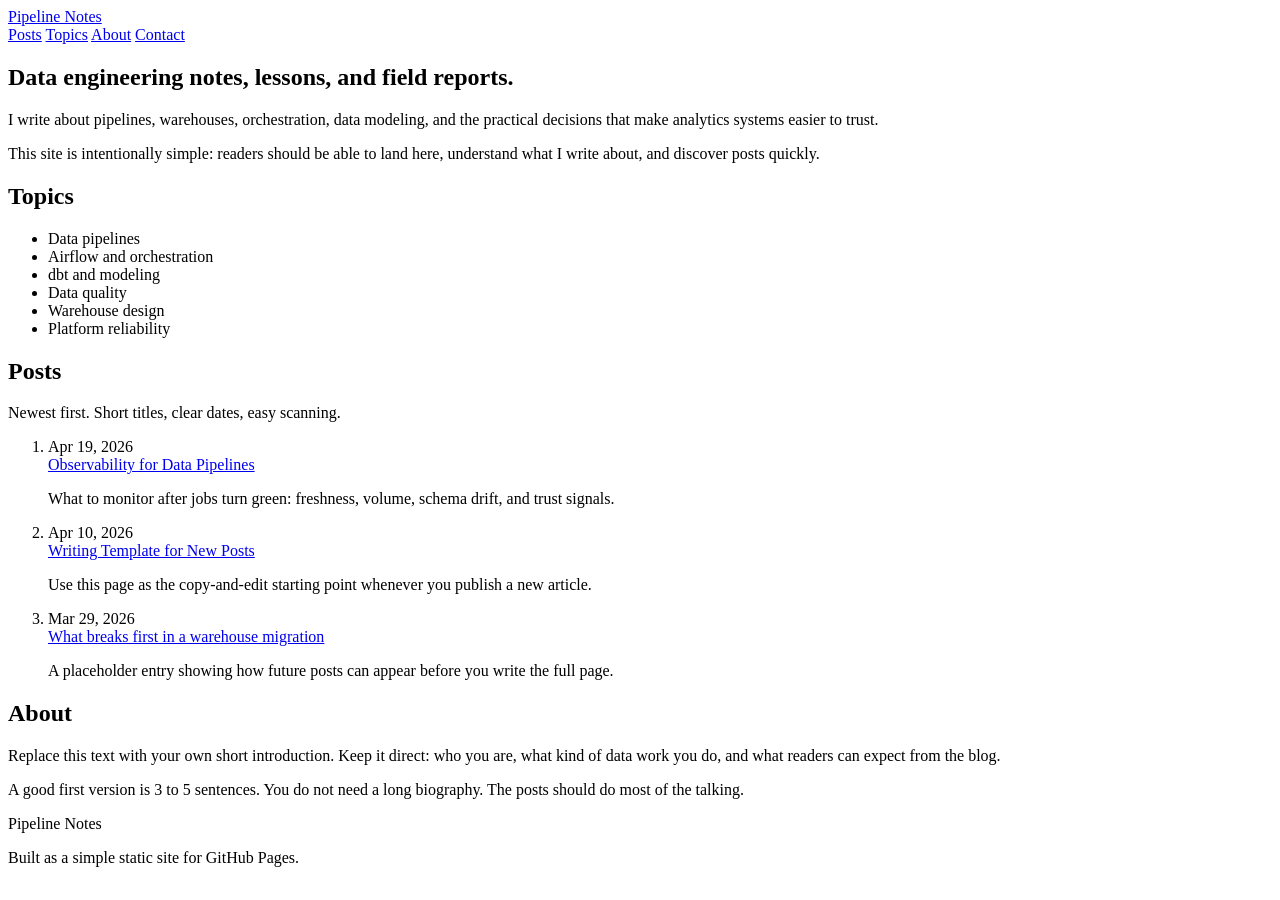
==== index.html @ 57865a5c "Add blog homepage" ====
<!DOCTYPE html>
<html lang="en">
<head>
  <meta charset="UTF-8">
  <meta name="viewport" content="width=device-width, initial-scale=1.0">
  <title>Pipeline Notes</title>
  <meta
    name="description"
    content="A simple personal blog about data engineering, pipelines, warehouses, and platform reliability."
  >
  <link rel="preconnect" href="https://fonts.googleapis.com">
  <link rel="preconnect" href="https://fonts.gstatic.com" crossorigin>
  <link
    href="https://fonts.googleapis.com/css2?family=Source+Serif+4:wght@400;600;700&family=IBM+Plex+Sans:wght@400;500;600&display=swap"
    rel="stylesheet"
  >
  <link rel="stylesheet" href="styles.css">
</head>
<body>
  <div class="page">
    <header class="site-header">
      <a class="site-title" href="index.html">Pipeline Notes</a>
      <nav class="site-nav" aria-label="Primary">
        <a href="#posts">Posts</a>
        <a href="#topics">Topics</a>
        <a href="#about">About</a>
        <a href="mailto:hello@example.com">Contact</a>
      </nav>
    </header>

    <main>
      <section class="intro">
        <h1>Data engineering notes, lessons, and field reports.</h1>
        <p class="intro-copy">
          I write about pipelines, warehouses, orchestration, data modeling, and the
          practical decisions that make analytics systems easier to trust.
        </p>
        <p class="intro-copy">
          This site is intentionally simple: readers should be able to land here,
          understand what I write about, and discover posts quickly.
        </p>
      </section>

      <section id="topics" class="section">
        <h2>Topics</h2>
        <ul class="topic-list">
          <li>Data pipelines</li>
          <li>Airflow and orchestration</li>
          <li>dbt and modeling</li>
          <li>Data quality</li>
          <li>Warehouse design</li>
          <li>Platform reliability</li>
        </ul>
      </section>

      <section id="posts" class="section">
        <div class="section-header">
          <h2>Posts</h2>
          <p>Newest first. Short titles, clear dates, easy scanning.</p>
        </div>

        <ol class="post-list">
          <li class="post-row">
            <time datetime="2026-04-19">Apr 19, 2026</time>
            <div class="post-main">
              <a href="posts/observability-for-data-pipelines.html">Observability for Data Pipelines</a>
              <p>What to monitor after jobs turn green: freshness, volume, schema drift, and trust signals.</p>
            </div>
          </li>

          <li class="post-row">
            <time datetime="2026-04-10">Apr 10, 2026</time>
            <div class="post-main">
              <a href="posts/template.html">Writing Template for New Posts</a>
              <p>Use this page as the copy-and-edit starting point whenever you publish a new article.</p>
            </div>
          </li>

          <li class="post-row">
            <time datetime="2026-03-29">Mar 29, 2026</time>
            <div class="post-main">
              <a href="#about">What breaks first in a warehouse migration</a>
              <p>A placeholder entry showing how future posts can appear before you write the full page.</p>
            </div>
          </li>
        </ol>
      </section>

      <section id="about" class="section">
        <h2>About</h2>
        <div class="prose">
          <p>
            Replace this text with your own short introduction. Keep it direct: who you
            are, what kind of data work you do, and what readers can expect from the blog.
          </p>
          <p>
            A good first version is 3 to 5 sentences. You do not need a long biography.
            The posts should do most of the talking.
          </p>
        </div>
      </section>
    </main>

    <footer class="site-footer">
      <p>Pipeline Notes</p>
      <p>Built as a simple static site for GitHub Pages.</p>
    </footer>
  </div>
</body>
</html>
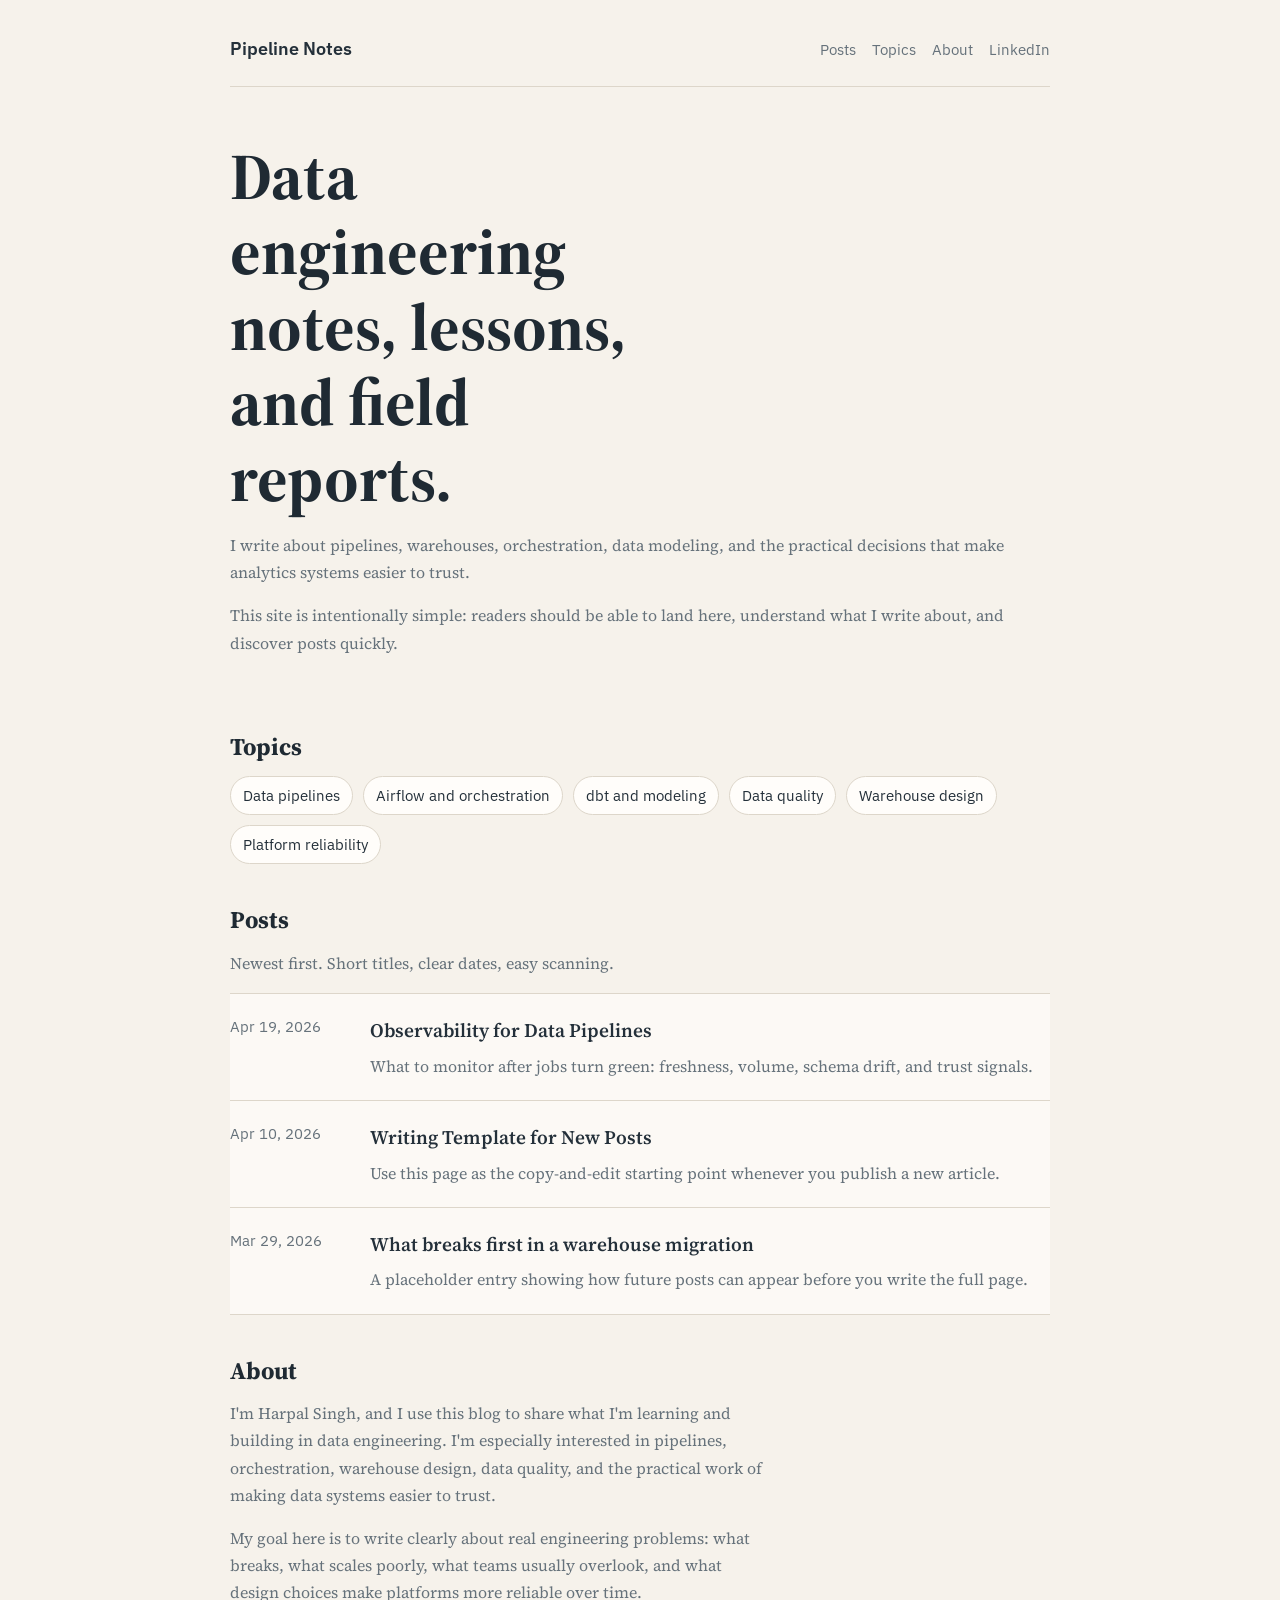
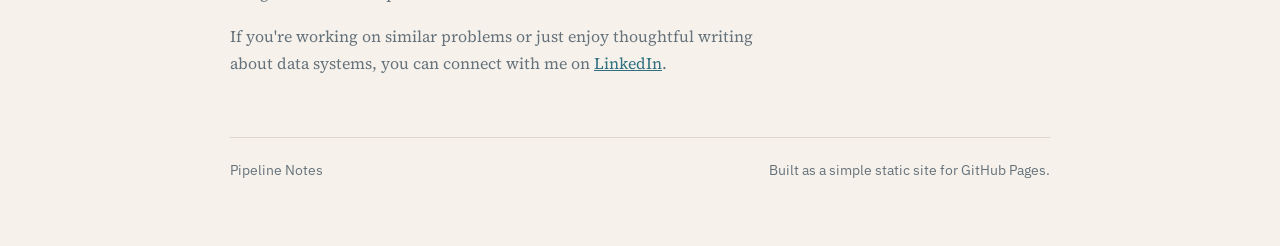
==== commit de446e9b: "Personalize about section and LinkedIn contact" ====
--- a/index.html
+++ b/index.html
@@ -24,7 +24,7 @@
         <a href="#posts">Posts</a>
         <a href="#topics">Topics</a>
         <a href="#about">About</a>
-        <a href="mailto:hello@example.com">Contact</a>
+        <a href="https://www.linkedin.com/in/harpal-singh091/">LinkedIn</a>
       </nav>
     </header>
 
@@ -90,12 +90,20 @@
         <h2>About</h2>
         <div class="prose">
           <p>
-            Replace this text with your own short introduction. Keep it direct: who you
-            are, what kind of data work you do, and what readers can expect from the blog.
+            I'm Harpal Singh, and I use this blog to share what I'm learning and building
+            in data engineering. I'm especially interested in pipelines, orchestration,
+            warehouse design, data quality, and the practical work of making data systems
+            easier to trust.
           </p>
           <p>
-            A good first version is 3 to 5 sentences. You do not need a long biography.
-            The posts should do most of the talking.
+            My goal here is to write clearly about real engineering problems: what breaks,
+            what scales poorly, what teams usually overlook, and what design choices make
+            platforms more reliable over time.
+          </p>
+          <p>
+            If you're working on similar problems or just enjoy thoughtful writing about
+            data systems, you can connect with me on
+            <a href="https://www.linkedin.com/in/harpal-singh091/">LinkedIn</a>.
           </p>
         </div>
       </section>
--- a/styles.css
+++ b/styles.css
@@ -0,0 +1,260 @@
+:root {
+  --bg: #f6f2eb;
+  --surface: #fffdfa;
+  --text: #24303a;
+  --muted: #66727b;
+  --line: #ddd6ca;
+  --link: #2f6f7f;
+  --link-hover: #1f5262;
+  --max-width: 820px;
+}
+
+* {
+  box-sizing: border-box;
+}
+
+html {
+  scroll-behavior: smooth;
+}
+
+body {
+  margin: 0;
+  background: var(--bg);
+  color: var(--text);
+  font-family: "Source Serif 4", Georgia, serif;
+  line-height: 1.7;
+  text-rendering: optimizeLegibility;
+}
+
+a {
+  color: var(--link);
+}
+
+a:hover,
+a:focus-visible {
+  color: var(--link-hover);
+}
+
+.page {
+  width: min(calc(100% - 32px), var(--max-width));
+  margin: 0 auto;
+  padding: 34px 0 64px;
+}
+
+.site-header,
+.site-footer,
+.post-row {
+  display: flex;
+  gap: 20px;
+}
+
+.site-header,
+.site-footer {
+  align-items: baseline;
+  justify-content: space-between;
+}
+
+.site-header {
+  padding-bottom: 22px;
+  border-bottom: 1px solid var(--line);
+}
+
+.site-title {
+  color: var(--text);
+  text-decoration: none;
+  font-family: "IBM Plex Sans", sans-serif;
+  font-size: 1.1rem;
+  font-weight: 600;
+}
+
+.site-nav {
+  display: flex;
+  flex-wrap: wrap;
+  gap: 16px;
+  font-family: "IBM Plex Sans", sans-serif;
+  font-size: 0.95rem;
+}
+
+.site-nav a {
+  color: var(--muted);
+  text-decoration: none;
+}
+
+.site-nav a:hover,
+.site-nav a:focus-visible {
+  color: var(--text);
+}
+
+.intro {
+  padding: 52px 0 18px;
+}
+
+.intro h1,
+.section h2,
+.post-article h1 {
+  margin: 0 0 16px;
+  line-height: 1.15;
+  color: #1f2a33;
+}
+
+.intro h1 {
+  max-width: 12ch;
+  font-size: clamp(2.5rem, 6vw, 4.1rem);
+}
+
+.intro-copy,
+.section-header p,
+.post-main p,
+.prose p,
+.site-footer {
+  color: var(--muted);
+}
+
+.section {
+  padding-top: 42px;
+}
+
+.section-header {
+  margin-bottom: 16px;
+}
+
+.section-header h2 {
+  margin-bottom: 4px;
+}
+
+.topic-list,
+.post-list {
+  margin: 0;
+  padding: 0;
+}
+
+.topic-list {
+  list-style: none;
+  display: flex;
+  flex-wrap: wrap;
+  gap: 10px;
+}
+
+.topic-list li {
+  padding: 6px 12px;
+  border: 1px solid var(--line);
+  border-radius: 999px;
+  background: var(--surface);
+  font-family: "IBM Plex Sans", sans-serif;
+  font-size: 0.92rem;
+}
+
+.post-list {
+  list-style: none;
+  border-top: 1px solid var(--line);
+  background: rgba(255, 253, 250, 0.65);
+}
+
+.post-row {
+  align-items: flex-start;
+  padding: 20px 0;
+  border-bottom: 1px solid var(--line);
+}
+
+.post-row time {
+  flex: 0 0 120px;
+  color: var(--muted);
+  font-family: "IBM Plex Sans", sans-serif;
+  font-size: 0.92rem;
+}
+
+.post-main {
+  min-width: 0;
+}
+
+.post-main a {
+  color: var(--text);
+  text-decoration: none;
+  font-size: 1.2rem;
+  font-weight: 600;
+}
+
+.post-main a:hover,
+.post-main a:focus-visible {
+  color: var(--link);
+}
+
+.post-main p {
+  margin: 6px 0 0;
+}
+
+.prose {
+  max-width: 68ch;
+}
+
+.site-footer {
+  margin-top: 60px;
+  padding-top: 20px;
+  border-top: 1px solid var(--line);
+  font-family: "IBM Plex Sans", sans-serif;
+  font-size: 0.9rem;
+}
+
+.site-footer p {
+  margin: 0;
+}
+
+.post-article {
+  max-width: 72ch;
+  padding-top: 34px;
+}
+
+.post-meta {
+  margin-bottom: 20px;
+  color: var(--muted);
+  font-family: "IBM Plex Sans", sans-serif;
+  font-size: 0.95rem;
+}
+
+.post-article h2 {
+  margin-top: 32px;
+  margin-bottom: 10px;
+  font-size: 1.7rem;
+}
+
+.post-article code {
+  padding: 0.1em 0.35em;
+  border-radius: 4px;
+  background: #ebe8e1;
+  font-family: Consolas, monospace;
+  font-size: 0.92em;
+}
+
+.back-link {
+  display: inline-block;
+  margin-top: 28px;
+  font-family: "IBM Plex Sans", sans-serif;
+}
+
+@media (max-width: 680px) {
+  .page {
+    width: min(calc(100% - 24px), var(--max-width));
+  }
+
+  .site-header,
+  .site-footer,
+  .post-row {
+    flex-direction: column;
+  }
+
+  .site-nav {
+    gap: 10px 14px;
+  }
+
+  .post-row {
+    gap: 6px;
+  }
+
+  .post-row time {
+    flex: auto;
+  }
+
+  .intro h1 {
+    max-width: none;
+  }
+}
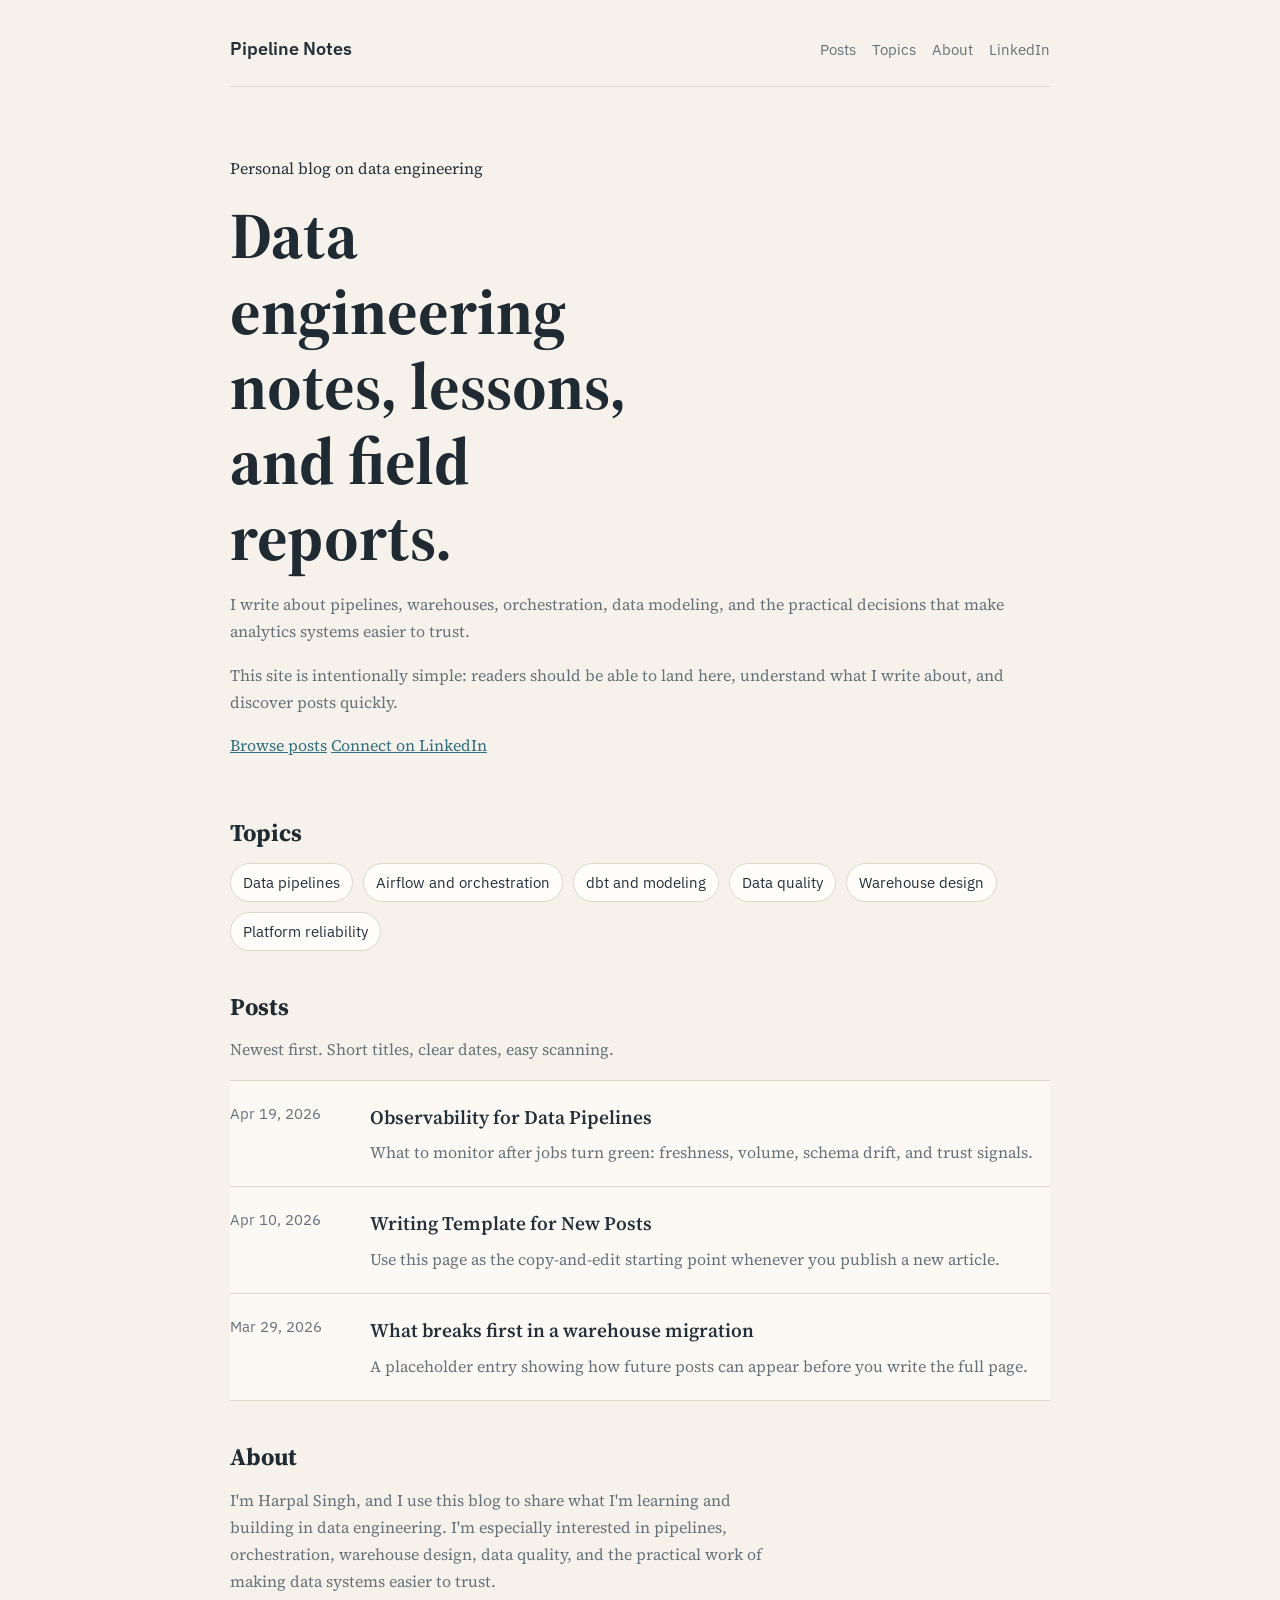
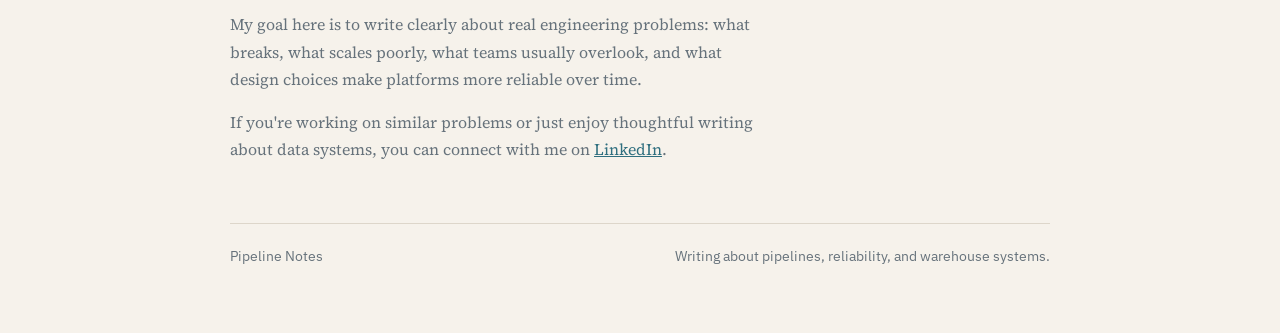
==== commit 83a10638: "Polish homepage intro and footer" ====
--- a/index.html
+++ b/index.html
@@ -30,6 +30,7 @@
 
     <main>
       <section class="intro">
+        <p class="eyebrow">Personal blog on data engineering</p>
         <h1>Data engineering notes, lessons, and field reports.</h1>
         <p class="intro-copy">
           I write about pipelines, warehouses, orchestration, data modeling, and the
@@ -39,6 +40,10 @@
           This site is intentionally simple: readers should be able to land here,
           understand what I write about, and discover posts quickly.
         </p>
+        <div class="intro-links">
+          <a href="#posts">Browse posts</a>
+          <a href="https://www.linkedin.com/in/harpal-singh091/">Connect on LinkedIn</a>
+        </div>
       </section>
 
       <section id="topics" class="section">
@@ -111,7 +116,7 @@
 
     <footer class="site-footer">
       <p>Pipeline Notes</p>
-      <p>Built as a simple static site for GitHub Pages.</p>
+      <p>Writing about pipelines, reliability, and warehouse systems.</p>
     </footer>
   </div>
 </body>
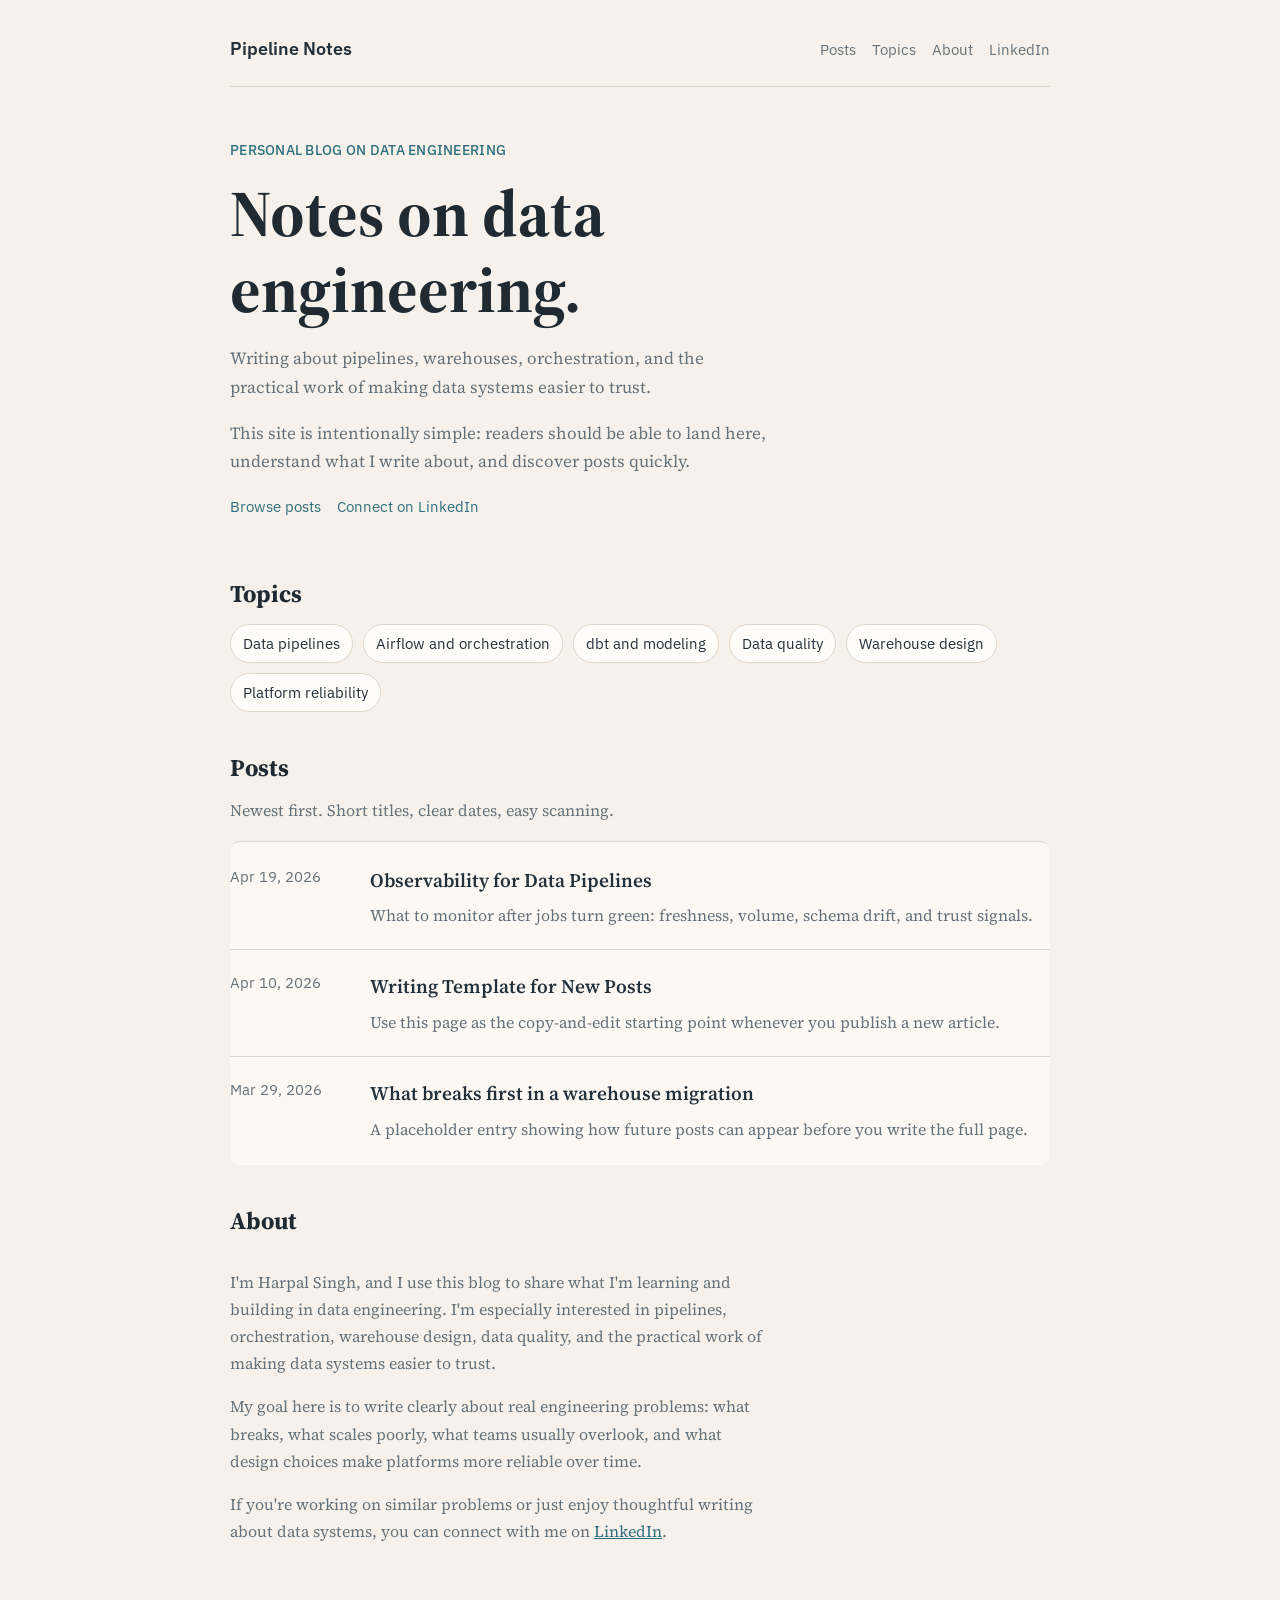
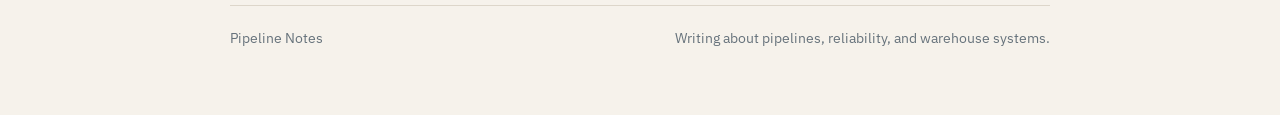
==== commit 56c43b25: "Tighten homepage hero copy" ====
--- a/index.html
+++ b/index.html
@@ -31,10 +31,10 @@
     <main>
       <section class="intro">
         <p class="eyebrow">Personal blog on data engineering</p>
-        <h1>Data engineering notes, lessons, and field reports.</h1>
+        <h1>Notes on data engineering.</h1>
         <p class="intro-copy">
-          I write about pipelines, warehouses, orchestration, data modeling, and the
-          practical decisions that make analytics systems easier to trust.
+          Writing about pipelines, warehouses, orchestration, and the practical work of
+          making data systems easier to trust.
         </p>
         <p class="intro-copy">
           This site is intentionally simple: readers should be able to land here,
--- a/styles.css
+++ b/styles.css
@@ -89,6 +89,16 @@
   padding: 52px 0 18px;
 }
 
+.eyebrow {
+  margin: 0 0 14px;
+  color: var(--link);
+  font-family: "IBM Plex Sans", sans-serif;
+  font-size: 0.86rem;
+  font-weight: 500;
+  letter-spacing: 0.02em;
+  text-transform: uppercase;
+}
+
 .intro h1,
 .section h2,
 .post-article h1 {
@@ -110,6 +120,24 @@
   color: var(--muted);
 }
 
+.intro-copy {
+  max-width: 60ch;
+  font-size: 1.06rem;
+}
+
+.intro-links {
+  display: flex;
+  flex-wrap: wrap;
+  gap: 16px;
+  margin-top: 18px;
+  font-family: "IBM Plex Sans", sans-serif;
+  font-size: 0.95rem;
+}
+
+.intro-links a {
+  text-decoration: none;
+}
+
 .section {
   padding-top: 42px;
 }
@@ -140,6 +168,7 @@
   border: 1px solid var(--line);
   border-radius: 999px;
   background: var(--surface);
+  box-shadow: 0 1px 0 rgba(255, 255, 255, 0.8) inset;
   font-family: "IBM Plex Sans", sans-serif;
   font-size: 0.92rem;
 }
@@ -148,12 +177,23 @@
   list-style: none;
   border-top: 1px solid var(--line);
   background: rgba(255, 253, 250, 0.65);
+  border-radius: 10px;
+  overflow: hidden;
 }
 
 .post-row {
   align-items: flex-start;
   padding: 20px 0;
   border-bottom: 1px solid var(--line);
+}
+
+.post-row:first-child {
+  padding-top: 22px;
+}
+
+.post-row:last-child {
+  border-bottom: 0;
+  padding-bottom: 22px;
 }
 
 .post-row time {
@@ -185,6 +225,7 @@
 
 .prose {
   max-width: 68ch;
+  padding: 2px 0 0;
 }
 
 .site-footer {
@@ -257,4 +298,8 @@
   .intro h1 {
     max-width: none;
   }
-}
+
+  .intro-copy {
+    font-size: 1rem;
+  }
+}
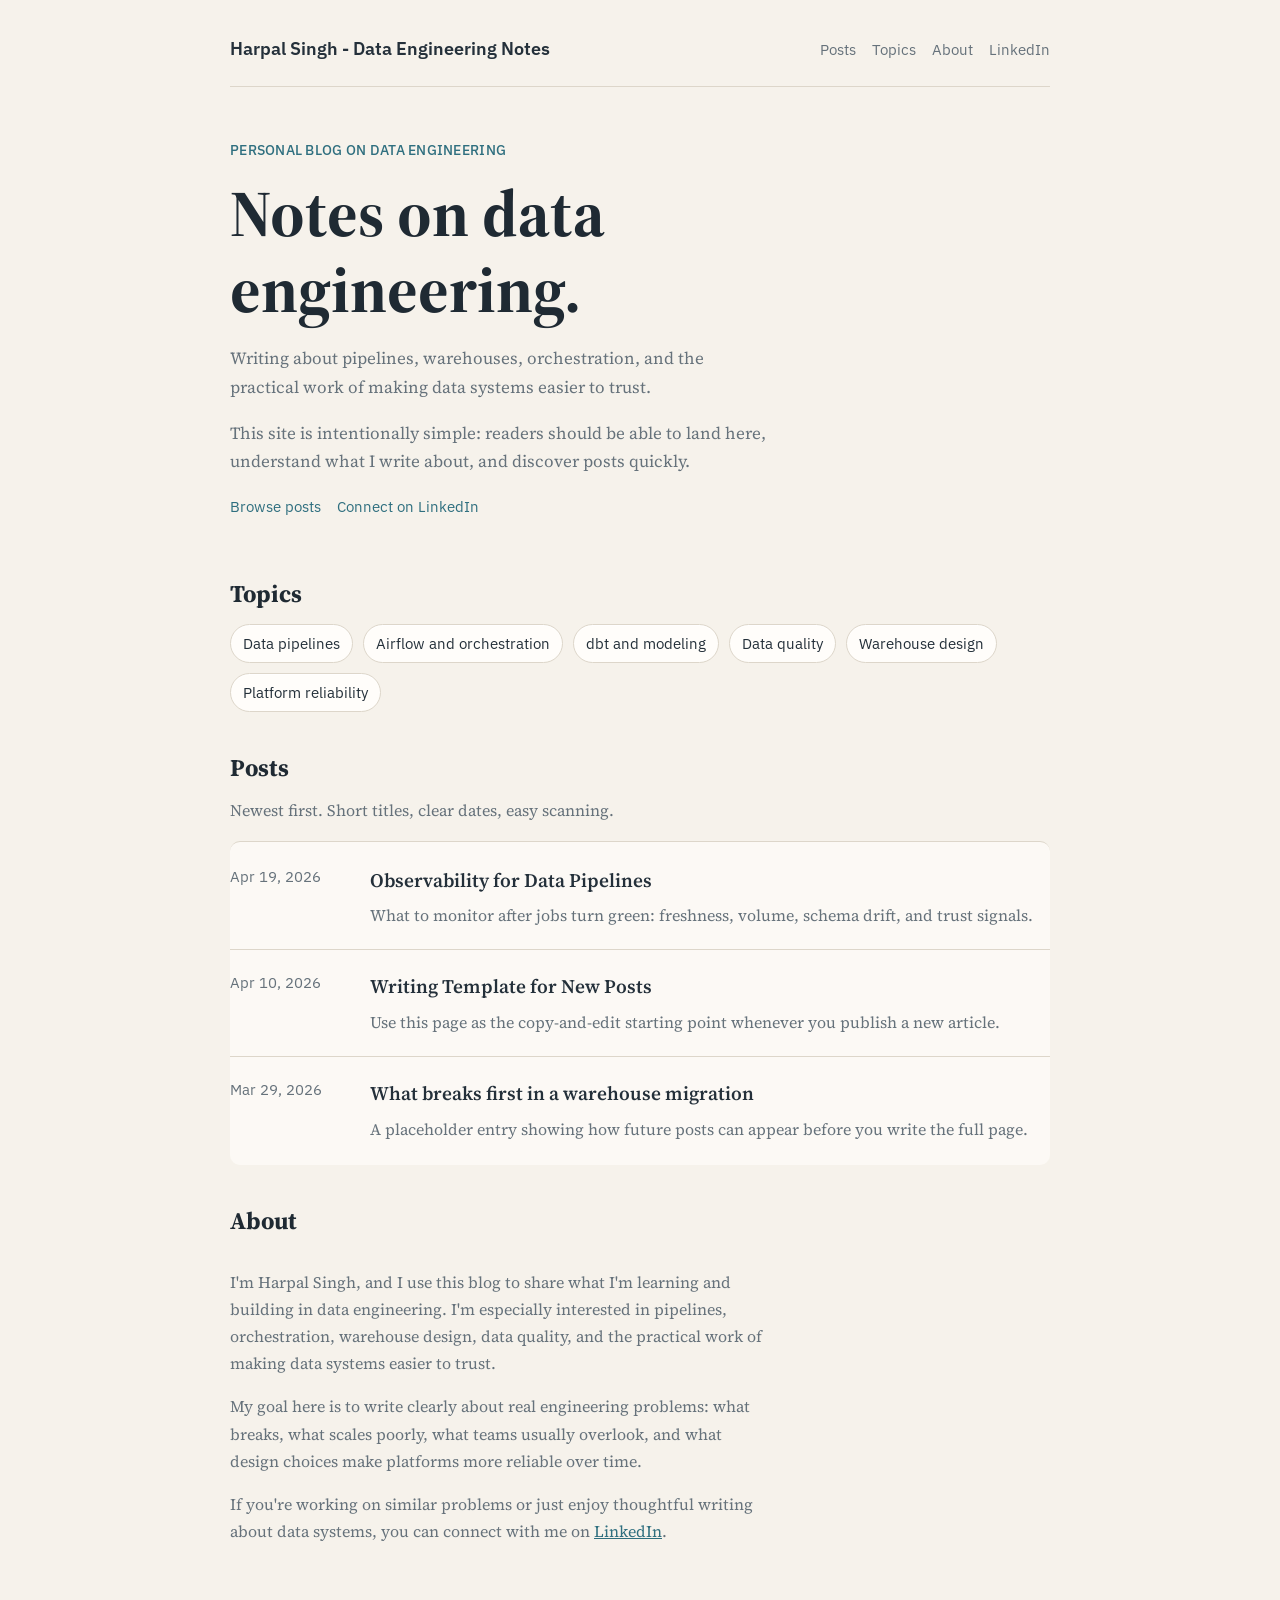
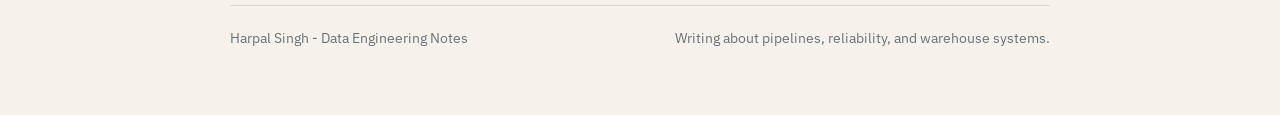
==== commit 6990cd41: "Make visible site branding consistent" ====
--- a/index.html
+++ b/index.html
@@ -3,7 +3,7 @@
 <head>
   <meta charset="UTF-8">
   <meta name="viewport" content="width=device-width, initial-scale=1.0">
-  <title>Pipeline Notes</title>
+  <title>Harpal Singh - Data Engineering Notes</title>
   <meta
     name="description"
     content="A simple personal blog about data engineering, pipelines, warehouses, and platform reliability."
@@ -19,7 +19,7 @@
 <body>
   <div class="page">
     <header class="site-header">
-      <a class="site-title" href="index.html">Pipeline Notes</a>
+      <a class="site-title" href="index.html">Harpal Singh - Data Engineering Notes</a>
       <nav class="site-nav" aria-label="Primary">
         <a href="#posts">Posts</a>
         <a href="#topics">Topics</a>
@@ -115,7 +115,7 @@
     </main>
 
     <footer class="site-footer">
-      <p>Pipeline Notes</p>
+      <p>Harpal Singh - Data Engineering Notes</p>
       <p>Writing about pipelines, reliability, and warehouse systems.</p>
     </footer>
   </div>
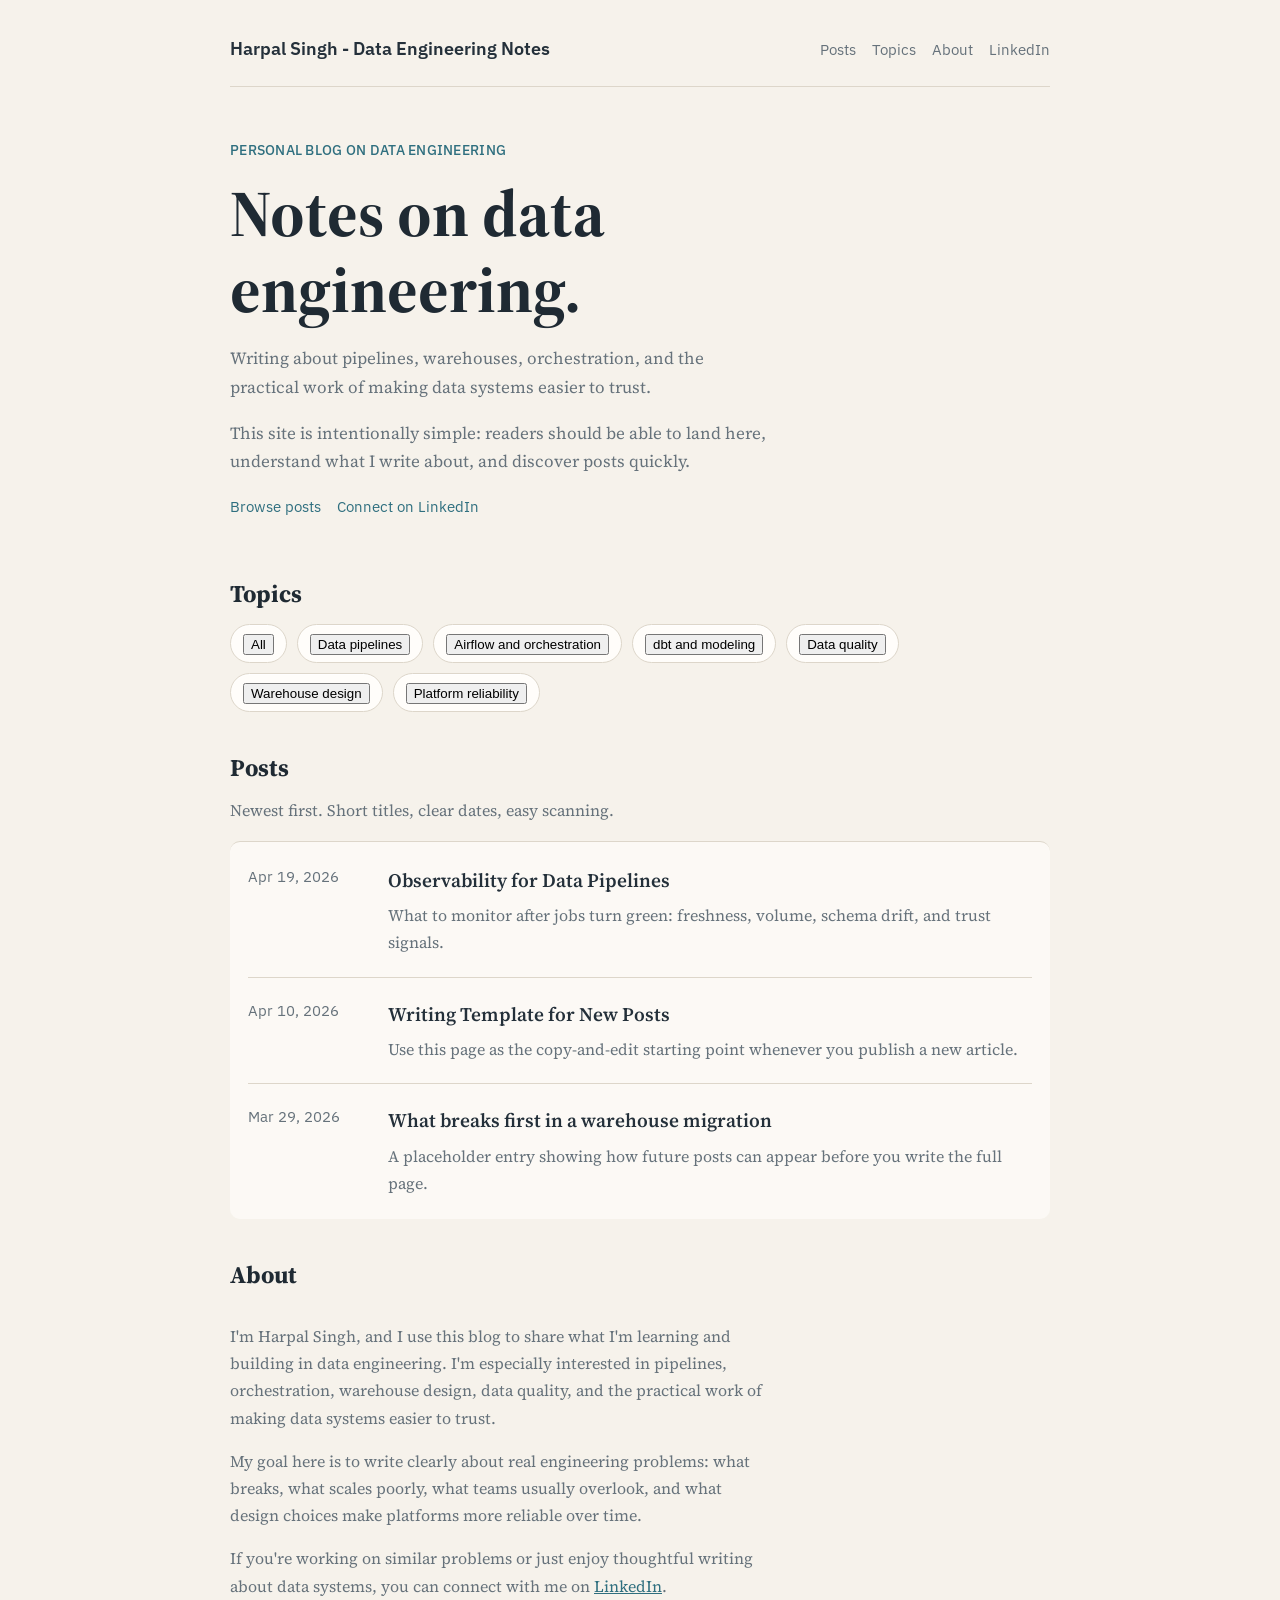
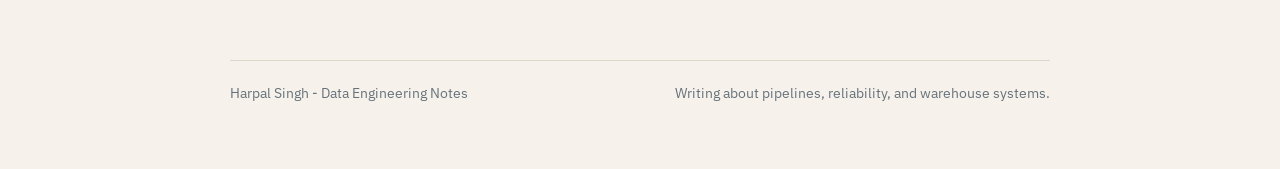
==== commit 12170262: "Add working topic filters to homepage" ====
--- a/index.html
+++ b/index.html
@@ -48,24 +48,28 @@
 
       <section id="topics" class="section">
         <h2>Topics</h2>
-        <ul class="topic-list">
-          <li>Data pipelines</li>
-          <li>Airflow and orchestration</li>
-          <li>dbt and modeling</li>
-          <li>Data quality</li>
-          <li>Warehouse design</li>
-          <li>Platform reliability</li>
+        <ul class="topic-list" aria-label="Topic filters">
+          <li><button class="topic-pill is-active" type="button" data-topic="all">All</button></li>
+          <li><button class="topic-pill" type="button" data-topic="data-pipelines">Data pipelines</button></li>
+          <li><button class="topic-pill" type="button" data-topic="airflow-and-orchestration">Airflow and orchestration</button></li>
+          <li><button class="topic-pill" type="button" data-topic="dbt-and-modeling">dbt and modeling</button></li>
+          <li><button class="topic-pill" type="button" data-topic="data-quality">Data quality</button></li>
+          <li><button class="topic-pill" type="button" data-topic="warehouse-design">Warehouse design</button></li>
+          <li><button class="topic-pill" type="button" data-topic="platform-reliability">Platform reliability</button></li>
         </ul>
       </section>
 
       <section id="posts" class="section">
         <div class="section-header">
           <h2>Posts</h2>
-          <p>Newest first. Short titles, clear dates, easy scanning.</p>
+          <p id="posts-status">Newest first. Short titles, clear dates, easy scanning.</p>
         </div>
 
         <ol class="post-list">
-          <li class="post-row">
+          <li
+            class="post-row"
+            data-topics="data-pipelines data-quality platform-reliability"
+          >
             <time datetime="2026-04-19">Apr 19, 2026</time>
             <div class="post-main">
               <a href="posts/observability-for-data-pipelines.html">Observability for Data Pipelines</a>
@@ -73,7 +77,10 @@
             </div>
           </li>
 
-          <li class="post-row">
+          <li
+            class="post-row"
+            data-topics="data-pipelines airflow-and-orchestration dbt-and-modeling data-quality warehouse-design platform-reliability"
+          >
             <time datetime="2026-04-10">Apr 10, 2026</time>
             <div class="post-main">
               <a href="posts/template.html">Writing Template for New Posts</a>
@@ -81,7 +88,10 @@
             </div>
           </li>
 
-          <li class="post-row">
+          <li
+            class="post-row"
+            data-topics="warehouse-design data-pipelines"
+          >
             <time datetime="2026-03-29">Mar 29, 2026</time>
             <div class="post-main">
               <a href="#about">What breaks first in a warehouse migration</a>
@@ -119,5 +129,6 @@
       <p>Writing about pipelines, reliability, and warehouse systems.</p>
     </footer>
   </div>
+  <script src="script.js"></script>
 </body>
 </html>
--- a/styles.css
+++ b/styles.css
@@ -179,6 +179,8 @@
   background: rgba(255, 253, 250, 0.65);
   border-radius: 10px;
   overflow: hidden;
+  padding-left: 18px;
+  padding-right: 18px;
 }
 
 .post-row {
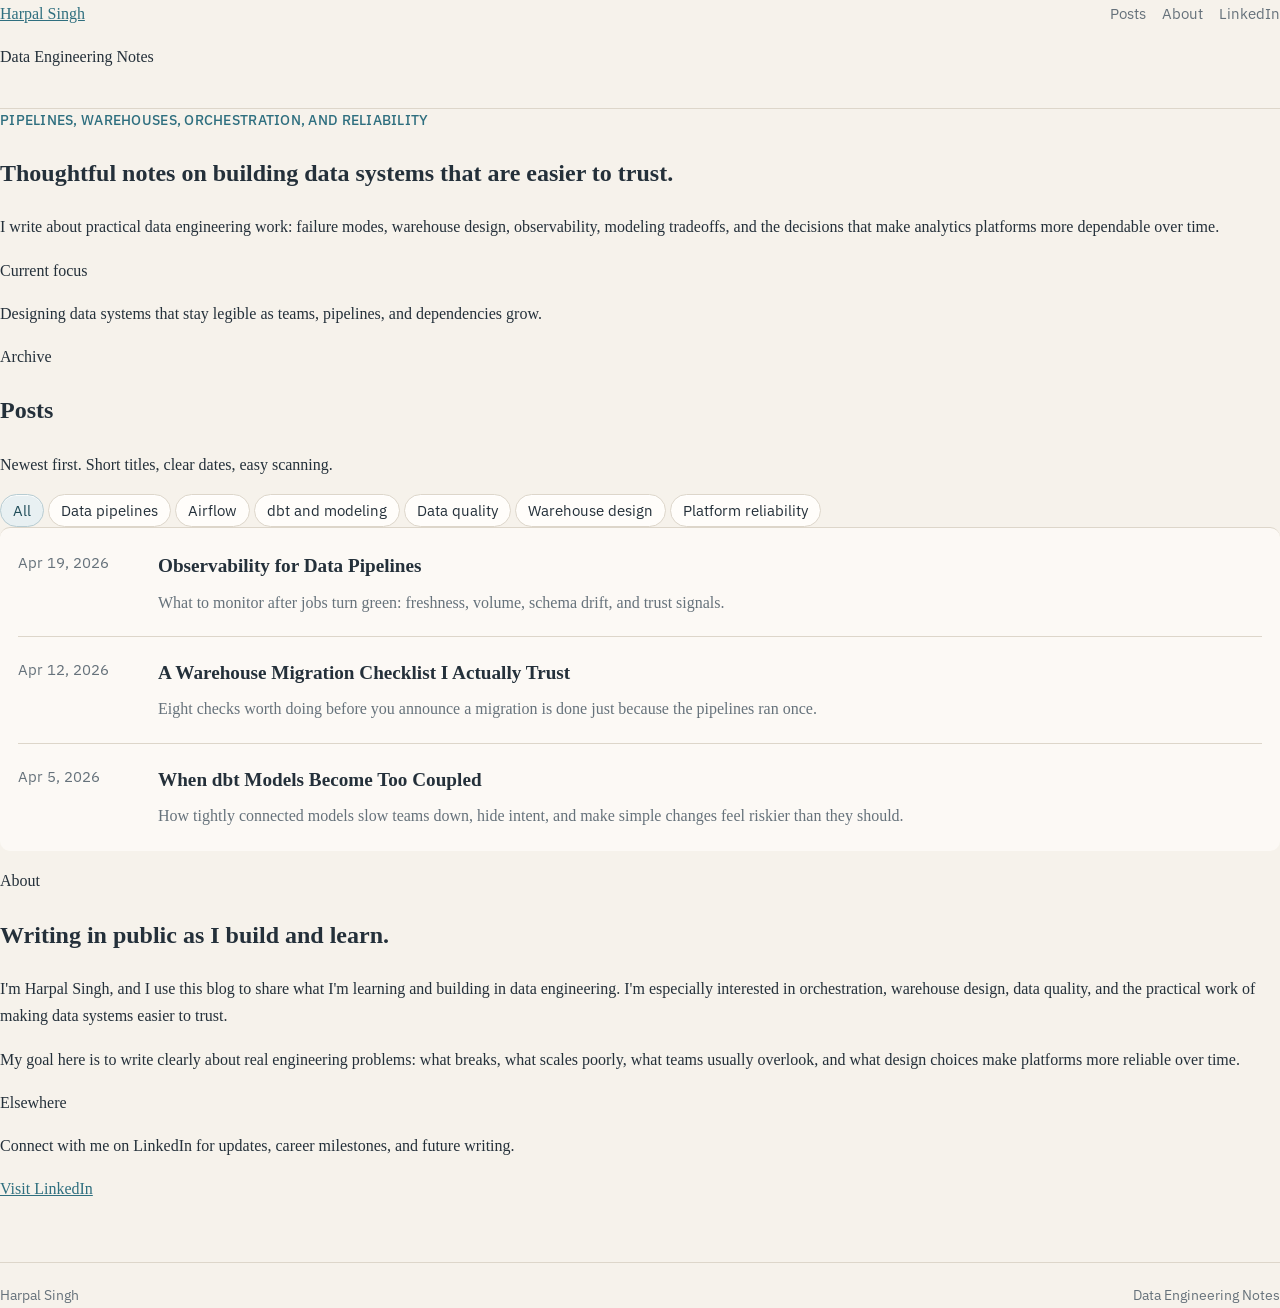
==== commit b9c62978: "Redesign homepage into cleaner editorial layout" ====
--- a/index.html
+++ b/index.html
@@ -6,129 +6,132 @@
   <title>Harpal Singh - Data Engineering Notes</title>
   <meta
     name="description"
-    content="A simple personal blog about data engineering, pipelines, warehouses, and platform reliability."
+    content="A personal blog about data engineering, orchestration, warehouse design, and building data systems people can trust."
   >
   <link rel="preconnect" href="https://fonts.googleapis.com">
   <link rel="preconnect" href="https://fonts.gstatic.com" crossorigin>
   <link
-    href="https://fonts.googleapis.com/css2?family=Source+Serif+4:wght@400;600;700&family=IBM+Plex+Sans:wght@400;500;600&display=swap"
+    href="https://fonts.googleapis.com/css2?family=Newsreader:opsz,wght@6..72,400;6..72,600;6..72,700&family=IBM+Plex+Sans:wght@400;500;600&display=swap"
     rel="stylesheet"
   >
   <link rel="stylesheet" href="styles.css">
 </head>
 <body>
-  <div class="page">
+  <div class="page-shell">
     <header class="site-header">
-      <a class="site-title" href="index.html">Harpal Singh - Data Engineering Notes</a>
+      <div class="brand-block">
+        <a class="site-brand" href="index.html">Harpal Singh</a>
+        <p class="site-kicker">Data Engineering Notes</p>
+      </div>
       <nav class="site-nav" aria-label="Primary">
         <a href="#posts">Posts</a>
-        <a href="#topics">Topics</a>
         <a href="#about">About</a>
         <a href="https://www.linkedin.com/in/harpal-singh091/">LinkedIn</a>
       </nav>
     </header>
 
     <main>
-      <section class="intro">
-        <p class="eyebrow">Personal blog on data engineering</p>
-        <h1>Notes on data engineering.</h1>
-        <p class="intro-copy">
-          Writing about pipelines, warehouses, orchestration, and the practical work of
-          making data systems easier to trust.
-        </p>
-        <p class="intro-copy">
-          This site is intentionally simple: readers should be able to land here,
-          understand what I write about, and discover posts quickly.
-        </p>
-        <div class="intro-links">
-          <a href="#posts">Browse posts</a>
-          <a href="https://www.linkedin.com/in/harpal-singh091/">Connect on LinkedIn</a>
+      <section class="hero">
+        <div class="hero-copy">
+          <p class="eyebrow">Pipelines, warehouses, orchestration, and reliability</p>
+          <h1>Thoughtful notes on building data systems that are easier to trust.</h1>
+          <p class="hero-text">
+            I write about practical data engineering work: failure modes, warehouse
+            design, observability, modeling tradeoffs, and the decisions that make
+            analytics platforms more dependable over time.
+          </p>
         </div>
+        <aside class="hero-note">
+          <p class="hero-note-label">Current focus</p>
+          <p>
+            Designing data systems that stay legible as teams, pipelines, and
+            dependencies grow.
+          </p>
+        </aside>
       </section>
 
-      <section id="topics" class="section">
-        <h2>Topics</h2>
-        <ul class="topic-list" aria-label="Topic filters">
-          <li><button class="topic-pill is-active" type="button" data-topic="all">All</button></li>
-          <li><button class="topic-pill" type="button" data-topic="data-pipelines">Data pipelines</button></li>
-          <li><button class="topic-pill" type="button" data-topic="airflow-and-orchestration">Airflow and orchestration</button></li>
-          <li><button class="topic-pill" type="button" data-topic="dbt-and-modeling">dbt and modeling</button></li>
-          <li><button class="topic-pill" type="button" data-topic="data-quality">Data quality</button></li>
-          <li><button class="topic-pill" type="button" data-topic="warehouse-design">Warehouse design</button></li>
-          <li><button class="topic-pill" type="button" data-topic="platform-reliability">Platform reliability</button></li>
-        </ul>
-      </section>
+      <section id="posts" class="archive">
+        <div class="archive-head">
+          <div>
+            <p class="section-label">Archive</p>
+            <h2>Posts</h2>
+          </div>
+          <p id="posts-status" class="archive-status">
+            Newest first. Filter by topic to narrow the list.
+          </p>
+        </div>
 
-      <section id="posts" class="section">
-        <div class="section-header">
-          <h2>Posts</h2>
-          <p id="posts-status">Newest first. Short titles, clear dates, easy scanning.</p>
+        <div id="topics" class="topic-strip" aria-label="Topic filters">
+          <button class="topic-pill is-active" type="button" data-topic="all">All</button>
+          <button class="topic-pill" type="button" data-topic="data-pipelines">Data pipelines</button>
+          <button class="topic-pill" type="button" data-topic="airflow-and-orchestration">Airflow</button>
+          <button class="topic-pill" type="button" data-topic="dbt-and-modeling">dbt and modeling</button>
+          <button class="topic-pill" type="button" data-topic="data-quality">Data quality</button>
+          <button class="topic-pill" type="button" data-topic="warehouse-design">Warehouse design</button>
+          <button class="topic-pill" type="button" data-topic="platform-reliability">Platform reliability</button>
         </div>
 
         <ol class="post-list">
-          <li
-            class="post-row"
-            data-topics="data-pipelines data-quality platform-reliability"
-          >
+          <!-- POST_LIST_START -->
+          <li class="post-row" data-topics="data-pipelines data-quality platform-reliability">
             <time datetime="2026-04-19">Apr 19, 2026</time>
             <div class="post-main">
               <a href="posts/observability-for-data-pipelines.html">Observability for Data Pipelines</a>
               <p>What to monitor after jobs turn green: freshness, volume, schema drift, and trust signals.</p>
             </div>
           </li>
-
-          <li
-            class="post-row"
-            data-topics="data-pipelines airflow-and-orchestration dbt-and-modeling data-quality warehouse-design platform-reliability"
-          >
-            <time datetime="2026-04-10">Apr 10, 2026</time>
+          <li class="post-row" data-topics="warehouse-design data-pipelines platform-reliability">
+            <time datetime="2026-04-12">Apr 12, 2026</time>
             <div class="post-main">
-              <a href="posts/template.html">Writing Template for New Posts</a>
-              <p>Use this page as the copy-and-edit starting point whenever you publish a new article.</p>
+              <a href="posts/warehouse-migration-checklist.html">A Warehouse Migration Checklist I Actually Trust</a>
+              <p>Eight checks worth doing before you announce a migration is done just because the pipelines ran once.</p>
             </div>
           </li>
-
-          <li
-            class="post-row"
-            data-topics="warehouse-design data-pipelines"
-          >
-            <time datetime="2026-03-29">Mar 29, 2026</time>
+          <li class="post-row" data-topics="dbt-and-modeling data-pipelines">
+            <time datetime="2026-04-05">Apr 5, 2026</time>
             <div class="post-main">
-              <a href="#about">What breaks first in a warehouse migration</a>
-              <p>A placeholder entry showing how future posts can appear before you write the full page.</p>
+              <a href="posts/dbt-model-coupling.html">When dbt Models Become Too Coupled</a>
+              <p>How tightly connected models slow teams down, hide intent, and make simple changes feel riskier than they should.</p>
             </div>
           </li>
+          <!-- POST_LIST_END -->
         </ol>
+
+        <p id="empty-state" class="empty-state" hidden>
+          No posts match this topic yet.
+        </p>
       </section>
 
-      <section id="about" class="section">
-        <h2>About</h2>
-        <div class="prose">
+      <section id="about" class="about-section">
+        <div class="about-copy">
+          <p class="section-label">About</p>
+          <h2>Writing in public as I build and learn.</h2>
           <p>
             I'm Harpal Singh, and I use this blog to share what I'm learning and building
-            in data engineering. I'm especially interested in pipelines, orchestration,
-            warehouse design, data quality, and the practical work of making data systems
-            easier to trust.
+            in data engineering. I'm especially interested in orchestration, warehouse
+            design, data quality, and the practical work of making data systems easier
+            to trust.
           </p>
           <p>
-            My goal here is to write clearly about real engineering problems: what breaks,
-            what scales poorly, what teams usually overlook, and what design choices make
-            platforms more reliable over time.
+            My goal here is to write clearly about real engineering problems: what
+            breaks, what scales poorly, what teams usually overlook, and what design
+            choices make platforms more reliable over time.
           </p>
-          <p>
-            If you're working on similar problems or just enjoy thoughtful writing about
-            data systems, you can connect with me on
-            <a href="https://www.linkedin.com/in/harpal-singh091/">LinkedIn</a>.
-          </p>
+        </div>
+        <div class="about-card">
+          <p class="about-card-label">Elsewhere</p>
+          <p>Connect with me on LinkedIn for updates, career milestones, and future writing.</p>
+          <a href="https://www.linkedin.com/in/harpal-singh091/">Visit LinkedIn</a>
         </div>
       </section>
     </main>
 
     <footer class="site-footer">
-      <p>Harpal Singh - Data Engineering Notes</p>
-      <p>Writing about pipelines, reliability, and warehouse systems.</p>
+      <p>Harpal Singh</p>
+      <p>Data Engineering Notes</p>
     </footer>
   </div>
+
   <script src="script.js"></script>
 </body>
 </html>
--- a/styles.css
+++ b/styles.css
@@ -164,13 +164,32 @@
 }
 
 .topic-list li {
+  list-style: none;
+}
+
+.topic-pill {
   padding: 6px 12px;
   border: 1px solid var(--line);
   border-radius: 999px;
   background: var(--surface);
   box-shadow: 0 1px 0 rgba(255, 255, 255, 0.8) inset;
+  color: var(--text);
+  cursor: pointer;
   font-family: "IBM Plex Sans", sans-serif;
   font-size: 0.92rem;
+  transition: background 160ms ease, border-color 160ms ease, color 160ms ease;
+}
+
+.topic-pill:hover,
+.topic-pill:focus-visible {
+  border-color: #c8beb0;
+  color: var(--link-hover);
+}
+
+.topic-pill.is-active {
+  background: #e8f0f2;
+  border-color: #b7ccd2;
+  color: #204d59;
 }
 
 .post-list {
@@ -198,6 +217,10 @@
   padding-bottom: 22px;
 }
 
+.post-row.is-hidden {
+  display: none;
+}
+
 .post-row time {
   flex: 0 0 120px;
   color: var(--muted);
